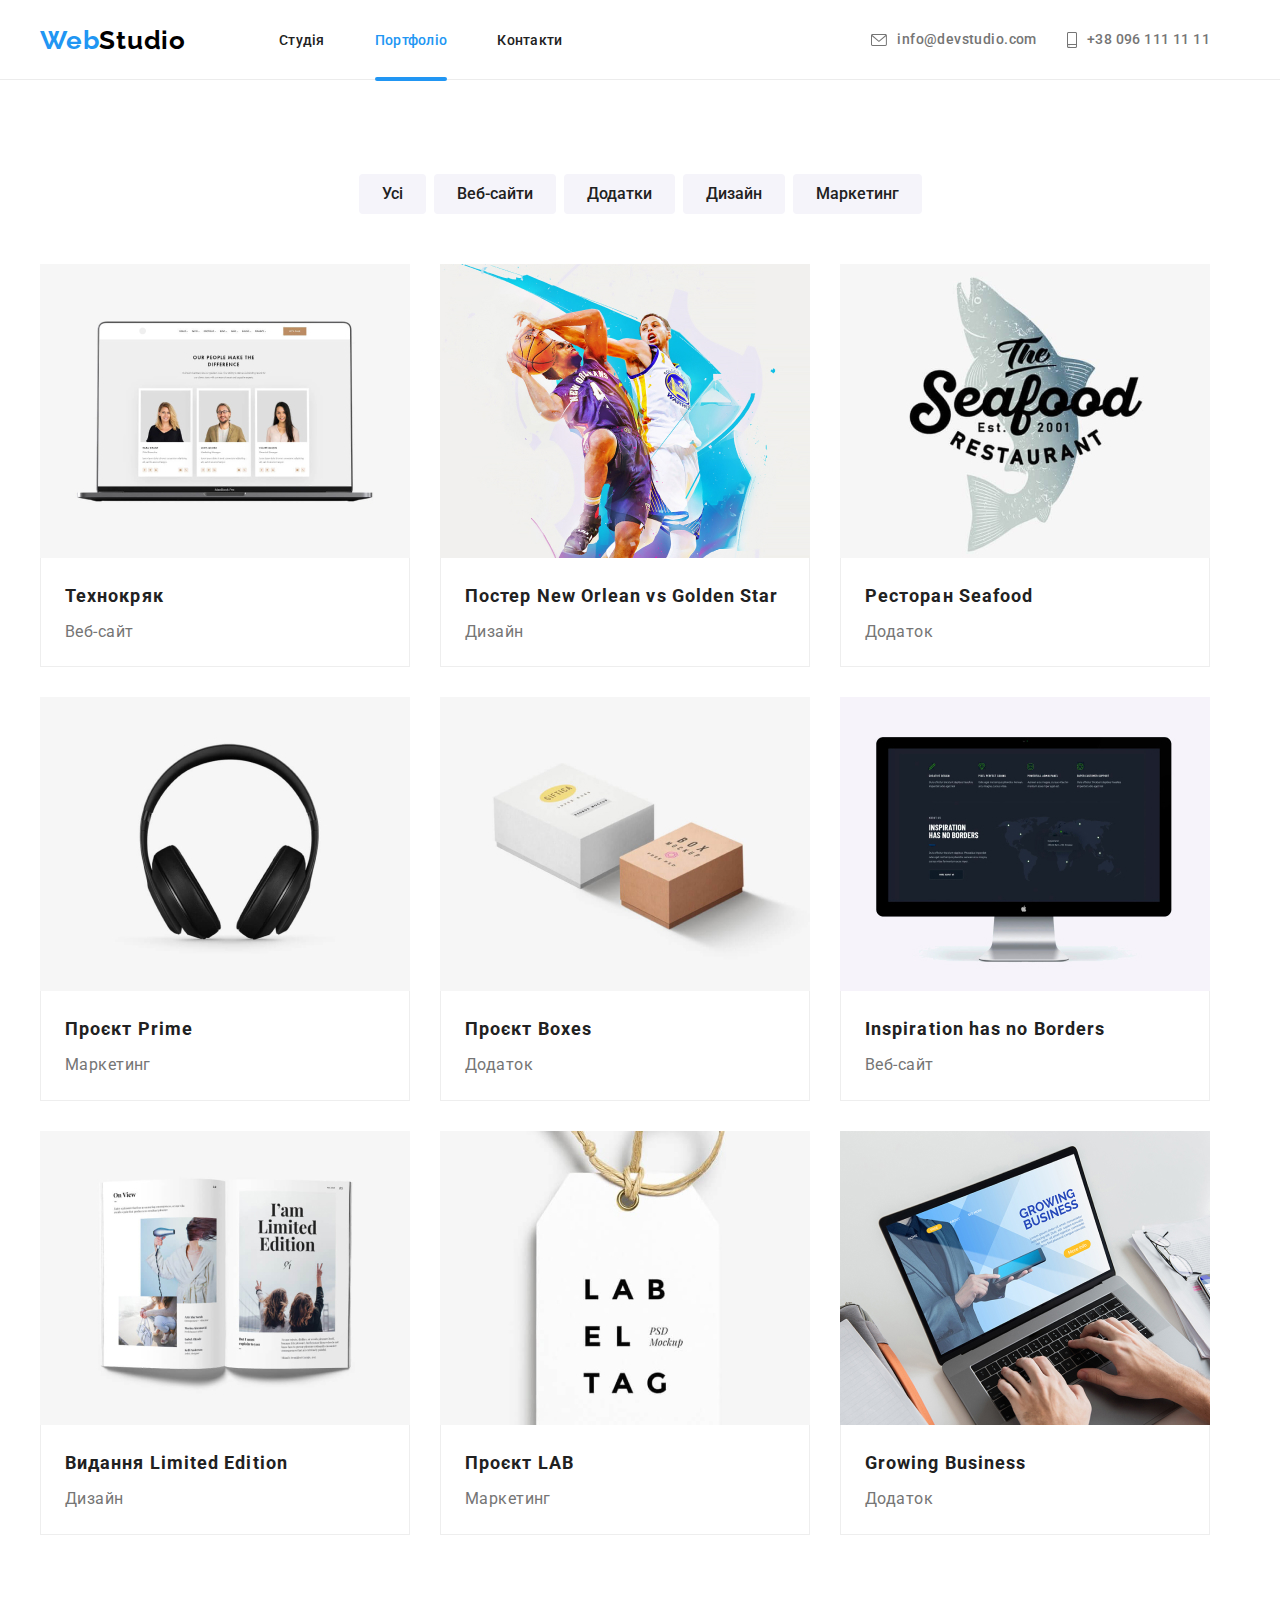
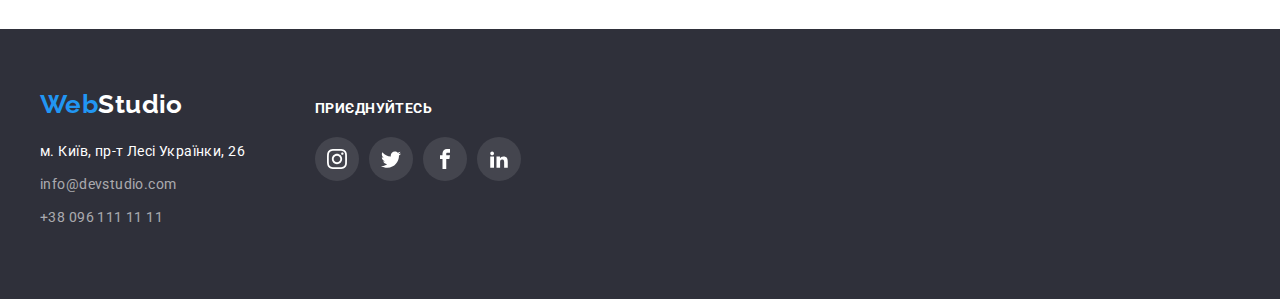
==== portfolio.html @ 07e0fd1a "start" ====
<!DOCTYPE html>
<html lang="en">
<head>
    <meta charset="UTF-8">
    <meta http-equiv="X-UA-Compatible" content="IE=edge">
    <meta name="viewport" content="width=device-width, initial-scale=1.0">
    <title>Document</title>
    <link
         href="https://fonts.googleapis.com/css2?family=Roboto:wght@400;500;700&display=swap"
         rel="stylesheet">
    <link href="https://fonts.googleapis.com/css2?family=Raleway:wght@700&display=swap" rel="stylesheet">
    <link rel="stylesheet" href="https://cdnjs.cloudflare.com/ajax/libs/modern-normalize/1.1.0/modern-normalize.min.css">
    <link rel="stylesheet" href="./css/styles.css">
</head>

<body class="body-page">
   <!-- Портфоліо -->
   <header class="header-page-portfolio">
         <div class="container-header">
            <a class="logo" href="./index.html"><span class="accent">Web</span>Studio  </a>
            <nav>   
                <ul class="header-nav-list">
                    <li class="item"> <a class="item-link"  href="./index.html" >Студія</a></li>
                    <li class="item"> <a  class="item-link current " href="" >Портфоліо</a></li>
                    <li class="item"> <a class="item-link" href="">Контакти</a></li>
                </ul>
            </nav>
            <ul class="header-nav-contact">
                <li class="header-item"> <a href="mailto:info@devstudio.com">
                    <svg class="header-icon" width="16px" height="12px"  > 
                        <use href="./images/symbol-defs.svg#icon-envelope" ></use>
                    </svg>
                     info@devstudio.com</a></li>
                <li class="header-item"> <a  href="tel:+380961111111">
                    <svg class="header-icon" width="10px" height="16px" > 
                        <use href="./images/symbol-defs.svg#icon-smartphone" ></use>
                    </svg> +38 096 111 11 11</a></li>
            </ul>
         </div>
   </header>


   <main class="main-page">

    <!-- Навігатор прикладів -->
    <section>
        <div class="container">
            <h1 class="hide">Приклади наших робіт</h1>
            <ul class="nav-examples">
                <li class="examples-item"><button class="button-secondary" type="button"> Усі</button></li>
                <li class="examples-item"><button class="button-secondary" type="button"> Веб-сайти</button></li>
                <li class="examples-item"><button class="button-secondary" type="button"> Додатки</button></li>
                <li class="examples-item"><button class="button-secondary" type="button"> Дизайн</button></li>
                <li class="examples-item"><button class="button-secondary" type="button"> Маркетинг</button></li>
            </ul>
       
    
        <!-- Фото прикладів -->
        
            <ul class="examples-of-work">
                <li class="examples-type">
                 <div class="img-wrap">
                    <img src="./images/portfolio1.jpg" alt="Фото ноутбука з користувачами" width="370" >
                    <div class="overlay">
                        <p class="sub-examples-type-text"> Ресурс пропонує комплексні пропозиції з різним рівнем функціоналу та сервісів. Все це дозволить відвідувачу отримати вичерпні відомості про компанію чи приватну особу.</p>
                    </div> 
                </div>
                <div class="examples-card">
                    <h2 class="title">Технокряк</h2>
                    <p class="text">Веб-сайт</p>
                 </div>
                
                     
                </li>
                <li class="examples-type">
                    <div class="img-wrap">
                        <img src="./images/portfolio2.jpg" alt="Фото баскетбольних гравців" width="370" >
                        <div class="overlay">
                            <p class="sub-examples-type-text"> Ресурс пропонує комплексні пропозиції з різним рівнем функціоналу та сервісів. Все це дозволить відвідувачу отримати вичерпні відомості про компанію чи приватну особу.</p>
                        </div> 
                    </div>
                    
                    <div class="examples-card">
                        <h2 class="title">Постер New Orlean vs Golden Star</h2>
                        <p class="text">Дизайн</p>
                    </div>
                    
                </li>
                <li class="examples-type">
                    <div class="img-wrap">
                        <img src="./images/portfolio3.jpg" alt="Логотип ресторану" width="370" >
                        <div class="overlay">
                            <p class="sub-examples-type-text"> Ресурс пропонує комплексні пропозиції з різним рівнем функціоналу та сервісів. Все це дозволить відвідувачу отримати вичерпні відомості про компанію чи приватну особу.</p>
                        </div> 
                    </div>
                    
                    <div class="examples-card">
                        <h2 class="title">Ресторан Seafood</h2>
                        <p class="text">Додаток</p>
                    </div>
                    
                </li>
                <li class="examples-type">
                    <div class="img-wrap">
                        <img src="./images/portfolio4.jpg" alt="Фото навушників" width="370" >
                        <div class="overlay">
                            <p class="sub-examples-type-text"> Ресурс пропонує комплексні пропозиції з різним рівнем функціоналу та сервісів. Все це дозволить відвідувачу отримати вичерпні відомості про компанію чи приватну особу.</p>
                        </div> 
                    </div>
                    
                    <div class="examples-card">
                        <h2 class="title">Проєкт Prime</h2>
                        <p class="text">Маркетинг</p>
                    </div>
                    
                </li>
                <li class="examples-type">
                    <div class="img-wrap">
                        <img src="./images/portfolio5.jpg" alt="Фото двох коробок" width="370" >
                        <div class="overlay">
                            <p class="sub-examples-type-text"> Ресурс пропонує комплексні пропозиції з різним рівнем функціоналу та сервісів. Все це дозволить відвідувачу отримати вичерпні відомості про компанію чи приватну особу.</p>
                        </div> 
                    </div>
                   
                    <div class="examples-card">
                        <h2 class="title">Проєкт Boxes</h2>
                        <p class="text">Додаток</p>
                    </div>
                    
                </li>
                <li class="examples-type">
                    <div class="img-wrap">
                        <img src="./images/portfolio6.jpg" alt="Фото монітору" width="370" >
                        <div class="overlay">
                            <p class="sub-examples-type-text"> Ресурс пропонує комплексні пропозиції з різним рівнем функціоналу та сервісів. Все це дозволить відвідувачу отримати вичерпні відомості про компанію чи приватну особу.</p>
                        </div> 
                    </div>
                    
                    <div class="examples-card">
                        <h2 class="title">Inspiration has no Borders</h2>
                        <p class="text">Веб-сайт</p>
                    </div>
                    
                </li>
                <li class="examples-type">
                    <div class="img-wrap">
                        <img src="./images/portfolio7.jpg" alt="Фото розгорнутої книги" width="370" >
                        <div class="overlay">
                            <p class="sub-examples-type-text"> Ресурс пропонує комплексні пропозиції з різним рівнем функціоналу та сервісів. Все це дозволить відвідувачу отримати вичерпні відомості про компанію чи приватну особу.</p>
                        </div> 
                    </div>
                   
                    <div class="examples-card">
                        <h2 class="title">Видання Limited Edition</h2>
                        <p class="text">Дизайн</p>
                    </div>
                    
                </li>
                <li class="examples-type">
                    <div class="img-wrap">
                        <img src="./images/portfolio8.jpg" alt="Фото бірки" width="370" >
                        <div class="overlay">
                            <p class="sub-examples-type-text"> Ресурс пропонує комплексні пропозиції з різним рівнем функціоналу та сервісів. Все це дозволить відвідувачу отримати вичерпні відомості про компанію чи приватну особу.</p>
                        </div> 
                    </div>
                    
                    <div class="examples-card">
                        <h2 class="title">Проєкт LAB</h2>
                        <p class="text">Маркетинг</p>
                    </div>
                    
                </li>
                <li class="examples-type">
                    <div class="img-wrap">
                        <img src="./images/portfolio9.jpg" alt="Фото працюючої за ноутбуком" width="370" >
                        <div class="overlay">
                            <p class="sub-examples-type-text"> Ресурс пропонує комплексні пропозиції з різним рівнем функціоналу та сервісів. Все це дозволить відвідувачу отримати вичерпні відомості про компанію чи приватну особу.</p>
                        </div> 
                    </div>
                    
                    <div class="examples-card">
                        <h2 class="title">Growing Business</h2>
                        <p class="text">Додаток</p>
                    </div>
                    
                </li>
            </ul>
        </div>
      
    </section>

   </main>

   <footer class="footer-page">
        <div class="container-footer">
            <div>
                <a class="footer-logo" href="./index.html"><span class="accent">Web</span>Studio</a>
                <address  class="footer-style">
                    <ul class="footer-list">
                        <li class="footer-item"><a class="footer-address" href="https://goo.gl/maps/uBSmtqLPdZ89o5kn9"
                            target="_blank"
                            rel="noopener noreferrer" >м. Київ, пр-т Лесі Українки, 26</a ></li>
                        <li class="footer-item"><a class="footer-contact" href="mailto:info@devstudio.com">info@devstudio.com</a></li>
                        <li class="footer-item"><a class="footer-contact" href="tel:+380961111111">+38 096 111 11 11</a></li>
                    </ul>
                </address>
            </div>
            <div class="footer-sec-blok">
                <h3 class="footer-sec-blok-title">Приєднуйтесь</h3>
                <ul class="footer-sec-blok-list">
                    <li class="sec-bloc-item"> <a class="footer-bloc-link" href=""> 
                        <svg class="icon" > 
                            <use href="./images/symbol-defs.svg#icon-instagram" ></use>
                        </svg></a></li>
                    <li class="sec-bloc-item"> <a  class="footer-bloc-link"href=""> 
                        <svg  class="icon" > 
                            <use href="./images/symbol-defs.svg#icon-twitter"></use>
                        </svg></a></li>
                    <li class="sec-bloc-item"> <a  class="footer-bloc-link"href=""> 
                        <svg  class="icon"> 
                            <use href="./images/symbol-defs.svg#icon-facebook"></use>
                        </svg></a></li>
                    <li class="sec-bloc-item"> <a  class="footer-bloc-link" href=""> 
                        <svg class="icon"> 
                            <use href="./images/symbol-defs.svg#icon-linkedin2"></use>
                        </svg></a></li>
                </ul>
            </div>
        </div>    
    </footer>
</body>
</html>
---- css/styles.css ----
ul,
ol {
    padding: 0;
}

body,
h1,
h2,
h3,
h4,
h5,
h6,
p,
ul,
ol,
li,
figure,
figcaption,
blockquote,
dl,
dd {
    margin: 0;
}

 :root{
    --primery-text-color:#757575;
    --title-text-color:#212121;
    --accent-color: #2196F3;
 }
 
 body{
    background-color: #FFFFFF;
    color: var(--primery-text-color);
    font-family: Roboto, sans-serif;
    font-size: 14px;
    letter-spacing: 0.03em;
 }

 ul{
    list-style: none;
    margin: 0;
 }

 img {
    display: block
   }

/* header */
.header-page,
.header-page-portfolio{
    height: 80px;
    margin-left: 0;
    margin-right: 0;
    

    background-color: #FFFFFF;
    color:var(--title-text-color);
    border-bottom:1px solid #ECECEC;
}


.container-header{
    display: flex;
    align-items: center;
    margin-left: auto;
    margin-right: auto;
    width: 1200px;
}


.header-page-portfolio,
.main-page{
    margin-bottom: 94px;
}

.logo{
    padding-top: 24px;
    padding-bottom: 24px;

    color: #000000;
    font-family: Raleway, sans-serif;
    font-weight: 700;
    font-size: 26px;
    line-height: 1.2;
    letter-spacing: 0.03em;
    text-decoration: none;
}

 .accent{
    color: var(--accent-color)
}

.header-nav-list{
    display: flex;
    margin-left: 93px;
    padding-left: 0;

   
}


.header-nav-list .item +.item{
    margin-left: 50px;
}

.header-nav-list a{
    padding-top: 32px;
    padding-bottom: 32px;
    color: #212121;
    letter-spacing: 0.02em;
    font-weight: 500;
    font-size: 14px;
    line-height: 1.14;
    text-decoration: none;

    transition: color  250ms cubic-bezier(0.4, 0, 0.2, 1);
}



.header-nav-list,
.header-nav-contact,
.about-us,
.list,
.command-page-list,
.nav-examples,
.examples-of-work{
    margin-top: 0;
    margin-bottom: 0;
}


.item{
    position: relative;
    padding-bottom: 32px;
    padding-top: 32px;
}





 .item-link::after{
    display: block;
    content: '';
    background-size: contain;
    width: 100%;
    height: 4px;
    margin: 0;
   
    background: var(--accent-color) ;
    opacity: 0;
    border-radius: 2px;

    position: absolute;
    bottom: 0;
   
}


.item .current,
.item .current::after
 {
    color: var(--accent-color);
    opacity: 1;
   
}


.examples-type{
    position: relative;
    width: calc ((100%-60px) / 3);
    margin-right: 30px;
    margin-bottom: 30px;
    overflow: hidden;

}

.header-nav-list a:hover,
.header-nav-list a:focus {
    color: #2196F3;
   
}

.header-item:hover .header-icon,
.header-item:focus .header-icon{
   fill: var(--accent-color);
   
}

.header-item{
    margin-right: 30px;
}




/* .current.item::after{
    color: var(--accent-color); 
} */

.header-icon{
    margin-right: 10px;
    fill: currentColor;
    transition: fill  250ms cubic-bezier(0.4, 0, 0.2, 1);
 }

.header-nav-contact a{
    display: flex;
    align-items: center;
    padding-top: 32px;
    padding-bottom: 32px;
    color: var(--primery-text-color);
    font-weight: 500;
    font-size: 14px;
    line-height: 1.14;
    text-decoration: none;

    transition: color  250ms cubic-bezier(0.4, 0, 0.2, 1);
}

.header-nav-contact{
    display: flex;
    align-items: center;
    margin-left: auto;
    
}

.header-nav-contact .item +.item{
    margin-left: 50px;
}

.header-nav-contact a:hover,
.header-nav-contact a:focus{
    color: var(--accent-color);
    
}

/* -------------------------------main--------------------------------- */

.section-names{
    margin-top: 0;
    margin-bottom: 50px;
    color:var(--title-text-color);
    font-weight: 700;
    font-size: 36px;
    line-height: 1.16;  
    text-align: center;
}


/* ------------------герой--------------------- */
.container-hero{
    margin-left: auto;
    margin-right: auto;
    width: 1200px;
    text-align: center;
}

.hero-page{
    height: 600px; 
    max-width: 1600px; 
    margin-left: auto;
    margin-right: auto;
    background-color: #2F303A;
    background-image: linear-gradient( to right,
        rgba(47, 48, 58, 0.4),
        rgba(47, 48, 58, 0.4)),
        url(../images/backgroundfoto.jpg);
    background-repeat: no-repeat;
    background-position: center;
    background-size:cover;
   
    
}

.content-hero{
    padding-top: 200px;
    padding-bottom: 200px;
}

.button-primary{
    display: inline-block;
    
    border-radius: 4px;
    border:  1px solid transparent;
    padding: 10px 32px;
    cursor: pointer;

    background-color: var(--accent-color);
    color: #FFFFFF;
    font-family: inherit;
   
    box-shadow: 0px 4px 4px rgba(0, 0, 0, 0.15);

    transition: text-shadow  250ms cubic-bezier(0.4, 0, 0.2, 1);
 }

.button-primary .text{
    font-weight: 700;
    font-size: 16px;
    line-height: 2.0;
    align-items: center;
    letter-spacing: 0.06em;
}

.button-primary:hover,
.button-primary:focus{
    text-shadow: 0px 4px 4px rgba(0, 0, 0, 0.25);
    
}



.hero-page .title{
    margin-top: 0;
    margin-bottom: 30px;

    color:  #FFFFFF;
    font-weight: 900;
    font-size: 44px;
    line-height: 1.4;
    text-align: center;
    letter-spacing: 0.06em;
    text-transform: uppercase;
    max-width: 696px;
    margin-left: auto;
    margin-right: auto;
  
}


/*---------------------- about us --------------------------*/
.section{
    padding-top: 94px;
    
}

.do{
    padding-bottom: 94px;
}

.about-us{
   display:flex;
   /* outline: 2px solid tomato; */
   padding-left: 0;
}

.positions,
.footer-sec-blok-title{
    margin-top: 0;
    margin-bottom: 10px;

    color: var(--title-text-color);
    font-weight: 700;
    font-size: 14px;
    line-height: 1.14;
}

.about-us .text{
    margin-top: 0;
    margin-bottom: 0;
    max-width: 270px;

    font-size: 14px;
    line-height: 1.71;
}

.about-us .about+ .about{
    margin-left: 30px;
}


.about::before{
    display: block;
    content:'';
    background-size:contain;
    height: 120px;
    max-width: 270px;
    margin-bottom: 30px;
    background: #F5F4FA;
   
    border-radius: 4px;
}


.icon-antenna::before{
    background-image: url(../images/antenna.svg);
    background-position: center;
    background-repeat: no-repeat;
}

.icon-clock::before{
    background-image: url(../images/clock.svg);
    background-position: center;
    background-repeat: no-repeat;
}

.icon-diagram::before{
    background-image: url(../images/diagram.svg);
    background-position: center;
    background-repeat: no-repeat;
}

.icon-astronaut::before{
    background-image: url(../images/astronaut.svg);
    background-position: center;
    background-repeat: no-repeat;
}


/* --------------------------Чим ми займаємось --------------------------*/
.list{
    display: flex;
    padding-left: 0;
}

.list .point+ .point{
    margin-left: 30px;
}

.point-cord{
    
    position: relative;
}

.point-wrap {
    position:absolute;
    bottom: 0;
    width: 370px;
    height: 70px;
    background-image: linear-gradient( to right,
    rgba(47, 48, 58, 0.8),
    rgba(47, 48, 58, 0.8) );

}
.point-text {
    position: absolute;
    top: 50%;
    left: 50%;
    transform: translate(-50%, -50%);
    color: #ffffff;
    font-weight: 700;
    font-size: 14px;
    line-height: 1.14;
    letter-spacing: 0.03em;
    text-transform: uppercase;
 }


/* ----------------------------Наша команда -------------*/
.container{
    margin-left: auto;
    margin-right: auto;
    width: 1200px;
    /* outline: 2px solid tomato; */
 }


.container-command,
.container-clients{
    /* outline: 2px solid tomato; */
    margin-left: auto;
    margin-right: auto;
    width: 1200px;
    padding-top: 94px;
    padding-bottom: 94px;
}

.command-page{
    padding-top: 0;
    background-color: #F5F4FA; 
 }

.command-info{
    
    padding-top: 30px;
    padding-bottom: 30px;
    box-shadow: 0px 1px 3px rgba(0, 0, 0, 0.12), 0px 1px 1px rgba(0, 0, 0, 0.14), 0px 2px 1px rgba(0, 0, 0, 0.2);
}

.command-page .text{
    margin: 0;
    margin-bottom: 16px;
    font-size: 16px;
    line-height: 1.2;
    text-align: center;
}

.command-page-list,
.clients-list{
    display: flex;
    padding-left: 0;
}

.command-page-list .name-list+ .name-list{
    margin-left: 30px;
}

.name-list{
    background-color: #FFFFFF;
    box-shadow: 0px 1px 3px rgba(0, 0, 0, 0.12), 0px 1px 1px rgba(0, 0, 0, 0.14), 0px 2px 1px rgba(0, 0, 0, 0.2);
    border-radius: 0px 0px 4px 4px;
}

.person-name{
    margin-top: 0;
    margin-bottom: 10px;

    text-align: center;
    color: var(--title-text-color);
    font-weight: 500;
    font-size: 16px;
    line-height: 1.2;
}

/* ---------------------------постійні клієнти----------------- */


.client-namber{
    display: flex;
    justify-content: center;
    align-items: center;
    width: 170px;
    height: 92px;
    border: 1px solid #AFB1B8;
    border-radius: 4px;
    cursor: pointer;

    transition: border 250ms cubic-bezier(0.4, 0, 0.2, 1);
 }

 .clients-list-icon{
    fill: #AFB1B8;

    transition: fill 250ms cubic-bezier(0.4, 0, 0.2, 1);
 }

 .clients-list .client-item+ .client-item{
    margin-left: 30px;
 }

.client-namber:hover ,
.client-namber:focus {
    border: 1px solid var(--accent-color);
    
    
}
    
.client-namber:hover .clients-list-icon,
.client-namber:focus .clients-list-icon{
    fill: var(--accent-color);
    
} 
   

.clients-link {
   text-decoration: none;
}



/* ----------------------------footer----------------------------- */

.container-footer{
    display: flex;
   
    padding-top: 60px;
    padding-bottom: 60px;
    margin-left: auto;
    margin-right: auto;
    width: 1200px;
    /* outline: 2px solid tomato; */
}

.footer-logo{
    display: block;
    margin-bottom: 20px;

    color: #FFFFFF;
    font-family: Raleway, sans-serif;
    font-weight: 700;
    font-size: 26px;
    line-height: 1.2;
    text-decoration: none;
}

.footer-item{
    display: block;
    margin-bottom: 9px;
    line-height: 1.71;
}

.footer-style{
    font-style: normal;
}

.footer-address,
.footer-contact{
    text-decoration: none;
}

.footer-page{
    
    background-color: #2F303A; 
    font-size: 14px;
    line-height: 1.2;
    letter-spacing: 0.03em;
}

 .footer-address{
    color: #FFFFFF;
}

.footer-contact{
    color:  rgba(255, 255, 255, 0.6);

    transition: color 250ms cubic-bezier(0.4, 0, 0.2, 1);
    
}

.footer-contact:hover,
.footer-contact:focus{
    color: var(--accent-color);
    
}

.footer-list,
.footer-sec-blok-list{
    margin-top: 0;
    margin-bottom: 0;
    padding-left: 0;
}


.footer-sec-blok {
    margin-top: 12px;
    margin-left: 70px;
    
}

.footer-sec-blok-title {
    color:  #FFFFFF;
    margin-bottom: 20px;
    text-transform: uppercase;
}

.footer-sec-blok-list,
.command-blok-list {
    display: flex;
    height: 44px;
    gap: 10px;
}

.command-blok-list .icon{
    fill: #AFB1B8;
}


.com-sec-bloc-link{
    display: flex;
    justify-content: center;
    align-items: center;
    border-radius: 50%;
    background-color: #ffffff;
    width: 44px;
    height: 44px;
    /* background-repeat: no-repeat; */
   
   
    padding: 0;
    cursor: pointer;

    transition: background-color 250ms cubic-bezier(0.4, 0, 0.2, 1),
    fill 250ms cubic-bezier(0.4, 0, 0.2, 1);
}

.command-blok-item> .com-sec-bloc-link{
    background-color: #ffffff;
    
} 

.sec-bloc-link{
    justify-content: center;
    align-items: center;
    border-radius: 50%;
}

.com-sec-bloc-link:hover,
.com-sec-bloc-link:focus {
    background-color: var(--accent-color);
   

}

.com-sec-bloc-link:hover .icon,
.com-sec-bloc-link:focus .icon {
    fill: #ffffff;
    
}

.command-blok-list{
    display: flex;
    justify-content: center;
    /* fill: AFB1B8; */
}



.footer-bloc-link{
    display: flex;
    justify-content: center;
    align-items: center;
    border-radius: 50%;
    background-color: rgba(255, 255, 255, 0.1);
    width: 44px;
    height: 44px;
    background-repeat: no-repeat;
   
   
    padding: 0;
    cursor: pointer;

    transition: background-color 250ms cubic-bezier(0.4, 0, 0.2, 1);
}

.footer-bloc-link:hover,
.footer-bloc-link:focus{
    background-color: var(--accent-color);
    
}


.icon{
    fill: #ffffff;
    width: 20px;
    height: 20px;
    transition: fill 250ms cubic-bezier(0.4, 0, 0.2, 1);
 }

/*-------------------------- стилі Портфоліо -----------------*/
.body-page{
    font-family: Roboto, sans-serif;
    letter-spacing: 0.03em;
}
 
.main-page{
    background-color: #FFFFFF;
    color: var(--primery-text-color);
}


/* Навігатор прикладів */
.hide{
    display: none;
}

.button-secondary{
    border-radius: 4px;
    border: 1px solid transparent;
    padding: 6px 22px;

    background-color: #F5F4FA;
    font-family: inherit;
    cursor: pointer;
    color:var(--title-text-color);
    font-weight: 500;
    font-size: 16px;
    line-height: 1.6;

    transition: background-color 250ms cubic-bezier(0.4, 0, 0.2, 1), 
    color 250ms cubic-bezier(0.4, 0, 0.2, 1), box-shadow 250ms cubic-bezier(0.4, 0, 0.2, 1);
 }

.nav-examples{
    display: flex;
    justify-content: center;
    
    margin-bottom: 50px;
    padding-left: 0;

    color: var(--title-text-color);
}

.nav-examples .examples-item + .examples-item{
    margin-left: 8px;

}

.nav-examples .button-secondary:hover,
.nav-examples .button-secondary:focus{
    background-color: var(--accent-color);
    color: #FFFFFF;
    box-shadow: 0px 4px 4px rgba(0, 0, 0, 0.25);
    
}


/* Приклади робіт */
.examples-of-work {
    display: flex;
    flex-wrap: wrap;
    padding-left: 0;
    
}

.examples-type{
    position: relative;
    width: calc ((100%-60px) / 3);
    margin-right: 30px;
    margin-bottom: 30px;
    transition:  box-shadow 250ms cubic-bezier(0.4, 0, 0.2, 1)

}

.img-wrap{
   overflow: hidden;
   position: relative;
}

.overlay {
  position: absolute;
  top: 0;
  
  width: 370px;
  height: 294px;
  background-color: rgba(33, 150, 243, 0.9);
  transform: translatey(100%);
  transition: transform 250ms cubic-bezier(0.4, 0, 0.2, 1); 
}

.examples-type:hover .overlay{
    transform: translatey(0);
}

.examples-type:hover,
.examples-type:focus{
    box-shadow: 0px 4px 4px rgba(0, 0, 0, 0.25);
  
}

.sub-examples-type-text {
    
    padding: 63px 24px;
    margin: 0;
    
    font-size: 18px;
    line-height: 1.56;
    letter-spacing: 0.03em;
    color: #FFFFFF;
}



.examples-type:nth-child(3n){
    margin-right: 0;
}

.examples-type:nth-last-child(-n+3){
    margin-bottom: 0;
}

.examples-card{
    padding: 20px 24px;
    border: 1px solid #EEEEEE;
    border-top: none;
    
}

.examples-of-work .title{
    margin-top: 0;
    margin-bottom: 4px;

    color: var(--title-text-color);
    letter-spacing: 0.06em;
    font-weight: 700;
    font-size: 18px;
    line-height: 2.0;
}

.examples-of-work .text{
    font-size: 16px;
    line-height: 1.8;
    margin-top: 0;
   
}

.backdrop {
    position: fixed;
   
    top: 0;
    left: 0;
    width: 100%;
    height: 100%;
    background-color:rgba(0, 0, 0, 0.2);

    opacity: 1;
    transition: opacity 250ms cubic-bezier(0.4, 0, 0.2, 1) scale(1);

}  


.backdrop.is-hidden{
    opacity: 0;
    pointer-events: none;
    transform: scale(0);
}

.backdrop.is-hidden .modal{
    transform: translate(-50%, -50%) scale(1);
}

.modal {
    position: absolute;
    top: 50%;
    left: 50%;
    transform: translate(-50%, -50%) scale(0.7);

    width: 528px;
    height: 581px;

    background-color: #fff;
  
    transition: transform 250ms cubic-bezier(0.4, 0, 0.2, 1);
}


.but-close{
    display: flex;
    justify-content: center;
    align-items: center;
    width: 30px;
    height: 30px;
    border:1px solid rgba(0, 0, 0, 0.1);
    background-color: #fff;
    border-radius: 50%;
    cursor: pointer;

    position: absolute;
    right: 0;
    margin-top: 8px;
    margin-right: 8px;
}



.modal-text{
 margin: 0;   
 margin-bottom: 12px;
 padding: 0;
 font-family: 'Roboto';
 font-style: normal;
 font-weight: 700;
 font-size: 20px;
 line-height: 23px;
  text-align: center;
 letter-spacing: 0.03em;

    color: #212121;

}

.modal-form{
    display: flex;
    align-items: center;
    flex-direction: column;
    
    padding: 40px;
}

.date{
    width: 448px;
    margin-bottom: 20px;
}

.form-item{
   
    border-radius: 4px;
    margin-bottom: 10px;
    display: flex;
    flex-direction: column;
   
}
 
.form-item input{
    margin: 0;
    padding: 11px 12px;
    border: 1px solid rgba(33, 33, 33, 0.2);
    border-radius: 4px;
    
}

.modal-agree{
    margin-right: 8px;
}

.form-item label{
    margin-bottom: 4px;

}

.commet{
    padding: 12px 16px;
    width: 100%;
    resize: none;
    border: 1px solid rgba(33, 33, 33, 0.2);
    border-radius: 4px;
}


.action{
    display: flex;
    align-items: center;
    margin-right: 7px;
    margin-bottom: 30px;
}

.placeholder{
    font-weight: 400;
    font-size: 12px;
    line-height: 14px;
    letter-spacing: 0.01em;

    color: rgba(117, 117, 117, 0.5);

}

.modal-bt{
width: 200px;
height: 50px;
background: #188CE8;

border-radius: 4px;
font-weight: 700;
font-size: 16px;
line-height: 30px;
letter-spacing: 0.06em;
color: #fff;
box-shadow: 0px 4px 4px rgba(0, 0, 0, 0.15);
border-style: none;
}
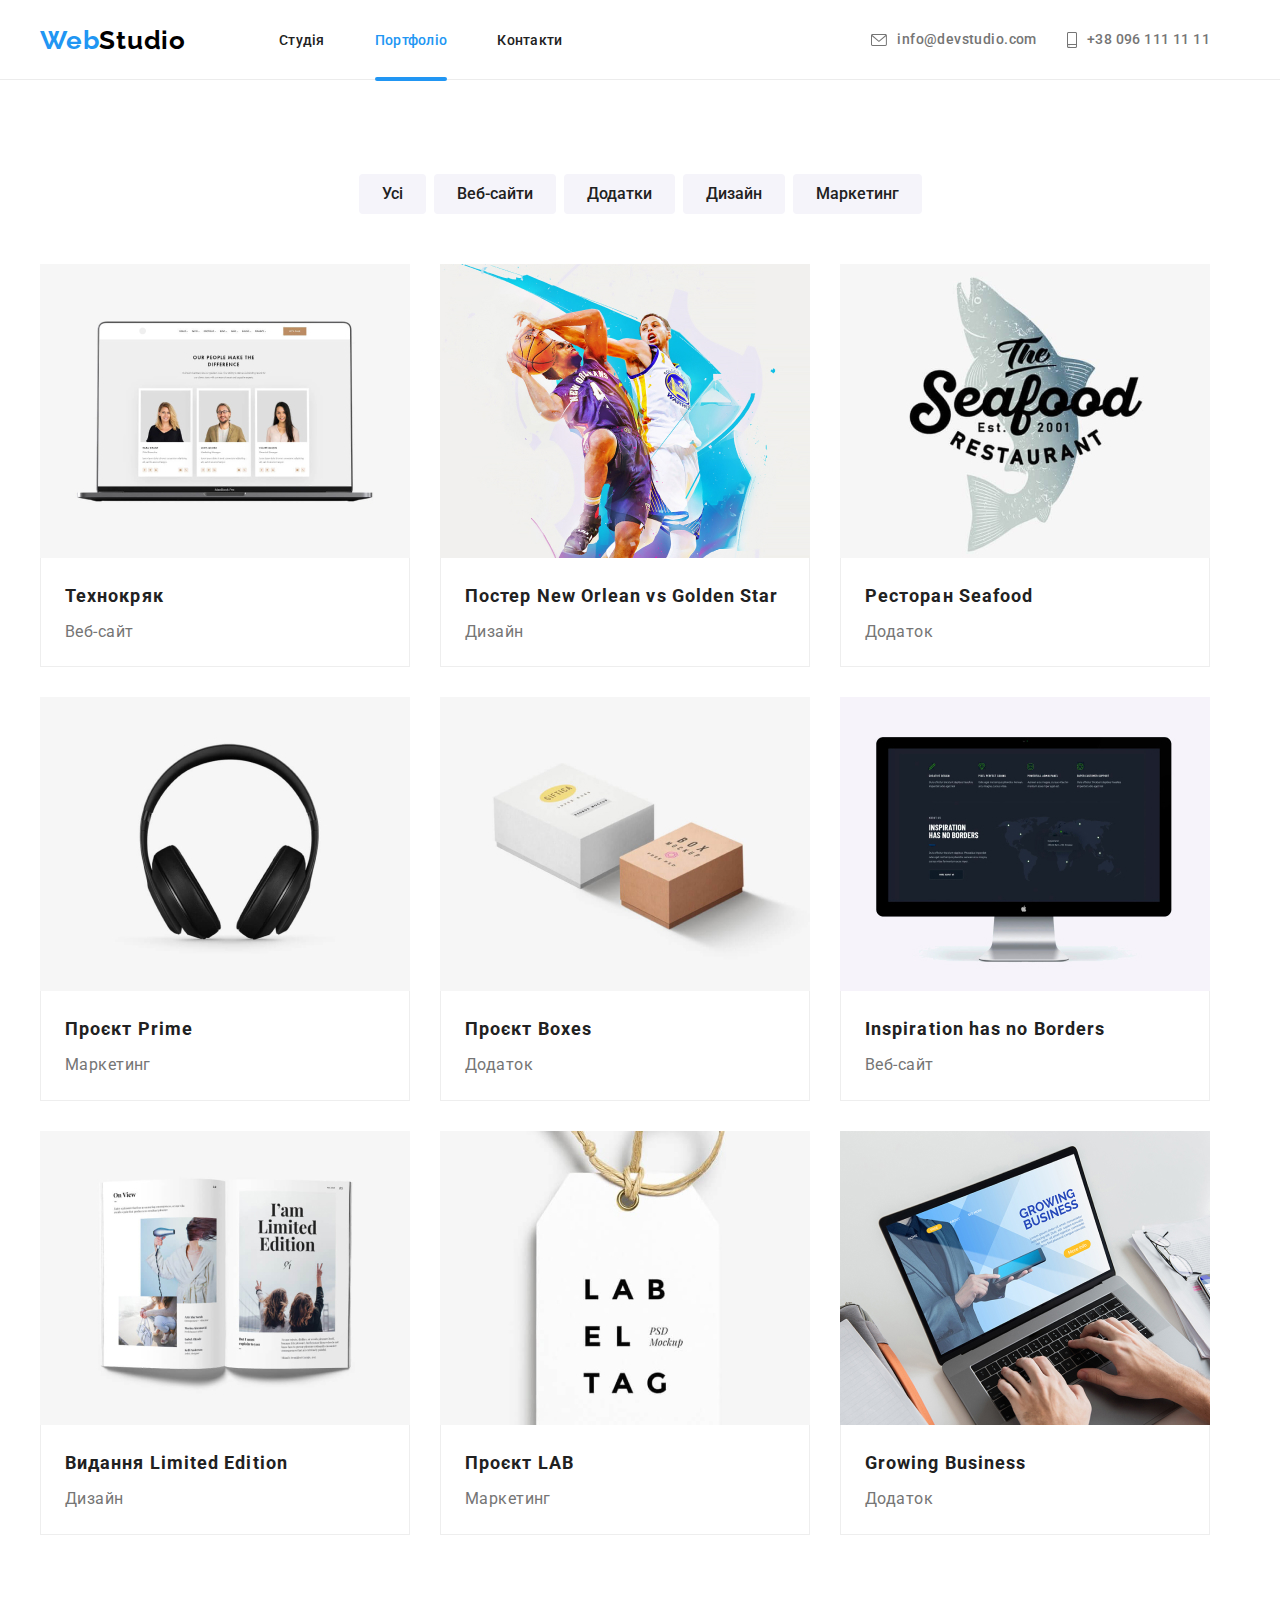
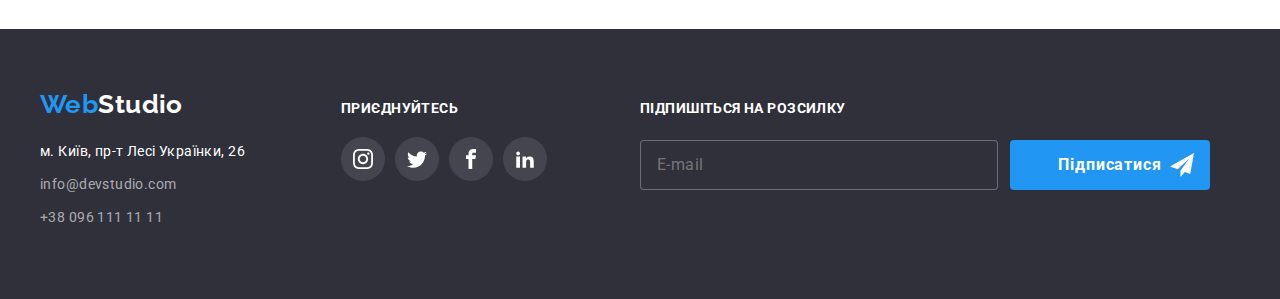
==== commit 30a2905c: "befor-sec-video" ====
--- a/portfolio.html
+++ b/portfolio.html
@@ -193,7 +193,7 @@
 
    <footer class="footer-page">
         <div class="container-footer">
-            <div>
+            <div class="first-footer-blok">
                 <a class="footer-logo" href="./index.html"><span class="accent">Web</span>Studio</a>
                 <address  class="footer-style">
                     <ul class="footer-list">
@@ -226,6 +226,17 @@
                         </svg></a></li>
                 </ul>
             </div>
+            <form class="sec-modal-form" action="">
+                <h3 class="sec-modal-lable" > Підпишіться на розсилку</h3>
+                <div class="activ">
+                    <input type="sec-modal-text" name="name" placeholder="E-mail" id="" />
+                    <button class="modal-bt"  type="submit"> Підписатися </button>
+                    <svg  class="footer-form-icon"  width="24" height="24"> 
+                        <use href="./images/symbol-defs.svg#icon-icon-send-1"></use>
+                    </svg>
+                </div>
+            </form>
+
         </div>    
     </footer>
 </body>
--- a/css/styles.css
+++ b/css/styles.css
@@ -573,6 +573,10 @@
     /* outline: 2px solid tomato; */
 }
 
+.first-footer-blok{
+    width: 231px;
+}
+
 .footer-logo{
     display: block;
     margin-bottom: 20px;
@@ -636,6 +640,7 @@
 .footer-sec-blok {
     margin-top: 12px;
     margin-left: 70px;
+    margin-right: 93px;
     
 }
 
@@ -920,10 +925,15 @@
     height: 581px;
 
     background-color: #fff;
+    border-radius: 4px;
   
     transition: transform 250ms cubic-bezier(0.4, 0, 0.2, 1);
 }
 
+.but-close:hover .close,
+.but-close:focus .close{
+    fill: var(--accent-color);
+}
 
 .but-close{
     display: flex;
@@ -941,6 +951,7 @@
     margin-top: 8px;
     margin-right: 8px;
 }
+
 
 
 
@@ -968,9 +979,55 @@
     padding: 40px;
 }
 
+.sec-modal-form{
+    padding-top: 8px;
+    width: 570px;
+    height: 86px;
+    
+}
+.sec-modal-lable{
+    margin: 0;
+    margin-bottom: 20px;
+}
+
+
+.activ input{
+    padding: 0;
+    font-weight: 700;
+    font-size: 14px;
+    line-height: 1.67;
+    letter-spacing: 0.03em;
+    text-transform: uppercase;
+    color:#fff;
+    width: 358px;
+    margin-right: 12px;
+}
+
+.sec-modal-lable{
+    font-weight: 700;
+    font-size: 14px;
+    line-height: 1.67;
+    letter-spacing: 0.03em;
+    text-transform: uppercase;
+    color: #fff;
+}
+
+.activ{
+    display: flex;
+    position: relative;
+
+    transition:  border 250ms cubic-bezier(0.4, 0, 0.2, 1);
+}
+
+.activ :hover,
+.activ :focus{
+    border: 1px solid #2196F3;
+}
+
 .date{
     width: 448px;
     margin-bottom: 20px;
+   
 }
 
 .form-item{
@@ -979,19 +1036,94 @@
     margin-bottom: 10px;
     display: flex;
     flex-direction: column;
-   
-}
+    position: relative;
+   
+    
+}  
+
+/* .form-item:hover,
+.form-item:focus{
+    : var(--accent-color);   
+} */
+
+
+
+.connection-field {
+    padding-right: 42px;
+}
+
+ .form-icon{
+   position: absolute;
+   bottom: 11px;
+   left: 12px;
+   transition: fill 250ms cubic-bezier(0.4, 0, 0.2, 1);
+ }
+
+ .footer-form-icon{
+    position: absolute;
+    fill: #fff;
+    top: 13px;
+    left: 530px;
+    
+ }
+
  
 .form-item input{
     margin: 0;
     padding: 11px 12px;
     border: 1px solid rgba(33, 33, 33, 0.2);
     border-radius: 4px;
-    
+    padding-left: 42px;
+    cursor: pointer;
+    transition:  border 250ms cubic-bezier(0.4, 0, 0.2, 1);
+    outline: none;
+
+}
+
+.form-item input:hover,
+.form-item input:focus{
+    border: 1px solid #2196F3;
+    fill: var(--accent-color);
+}
+
+
+.form-item:hover  .form-icon,
+.form-item:focus  .form-icon{
+    fill: var(--accent-color);
+   
+}
+
+
+.activ input{
+    border: 1px solid rgba(255, 255, 255, 0.3);;
+    border-radius: 4px;
+    outline: none;
+    font-weight: 400;
+    font-size: 16px;
+    line-height: 1.25;
+
+    letter-spacing: 0.03em;
+    text-transform: none;
+
+    color: rgba(255, 255, 255, 0.6);
+    padding-left: 16px;
+    background-color: #2F303A;
+    
+   
+}
+
+textarea,
+.activ input{
+    cursor: pointer;
+   
 }
 
 .modal-agree{
     margin-right: 8px;
+}
+
+.modal-link{
+    color: var(--accent-color);
 }
 
 .form-item label{
@@ -1005,8 +1137,20 @@
     resize: none;
     border: 1px solid rgba(33, 33, 33, 0.2);
     border-radius: 4px;
-}
-
+    outline: none;
+    transition:  border 250ms cubic-bezier(0.4, 0, 0.2, 1);
+}
+
+.modal-comment label{
+    display: block;
+    margin-bottom: 4px; 
+
+}
+
+.commet:hover,
+.commet:focus{
+    border: 1px solid #2196F3;
+}
 
 .action{
     display: flex;
@@ -1015,27 +1159,49 @@
     margin-bottom: 30px;
 }
 
+
+
 .placeholder{
     font-weight: 400;
     font-size: 12px;
-    line-height: 14px;
+    line-height: 1.16;
     letter-spacing: 0.01em;
 
     color: rgba(117, 117, 117, 0.5);
 
 }
+
+/* .sec-modal-text .placeholder{
+    
+    font-weight: 400;
+    font-size: 16px;
+    line-height: 1.25;
+
+    letter-spacing: 0.03em;
+
+    color: rgba(255, 255, 255, 0.6);
+} */
 
 .modal-bt{
 width: 200px;
 height: 50px;
-background: #188CE8;
+background: #2196F3;
 
 border-radius: 4px;
 font-weight: 700;
 font-size: 16px;
-line-height: 30px;
+line-height: 1.87;
 letter-spacing: 0.06em;
 color: #fff;
-box-shadow: 0px 4px 4px rgba(0, 0, 0, 0.15);
 border-style: none;
+cursor: pointer;
+transition: background-color, box-shadow   250ms cubic-bezier(0.4, 0, 0.2, 1);
+}
+
+.modal-bt:hover,
+.modal-bt:focus
+{
+    background-color: #188CE8;
+    box-shadow: 0px 4px 4px rgba(0, 0, 0, 0.15);
+   
 }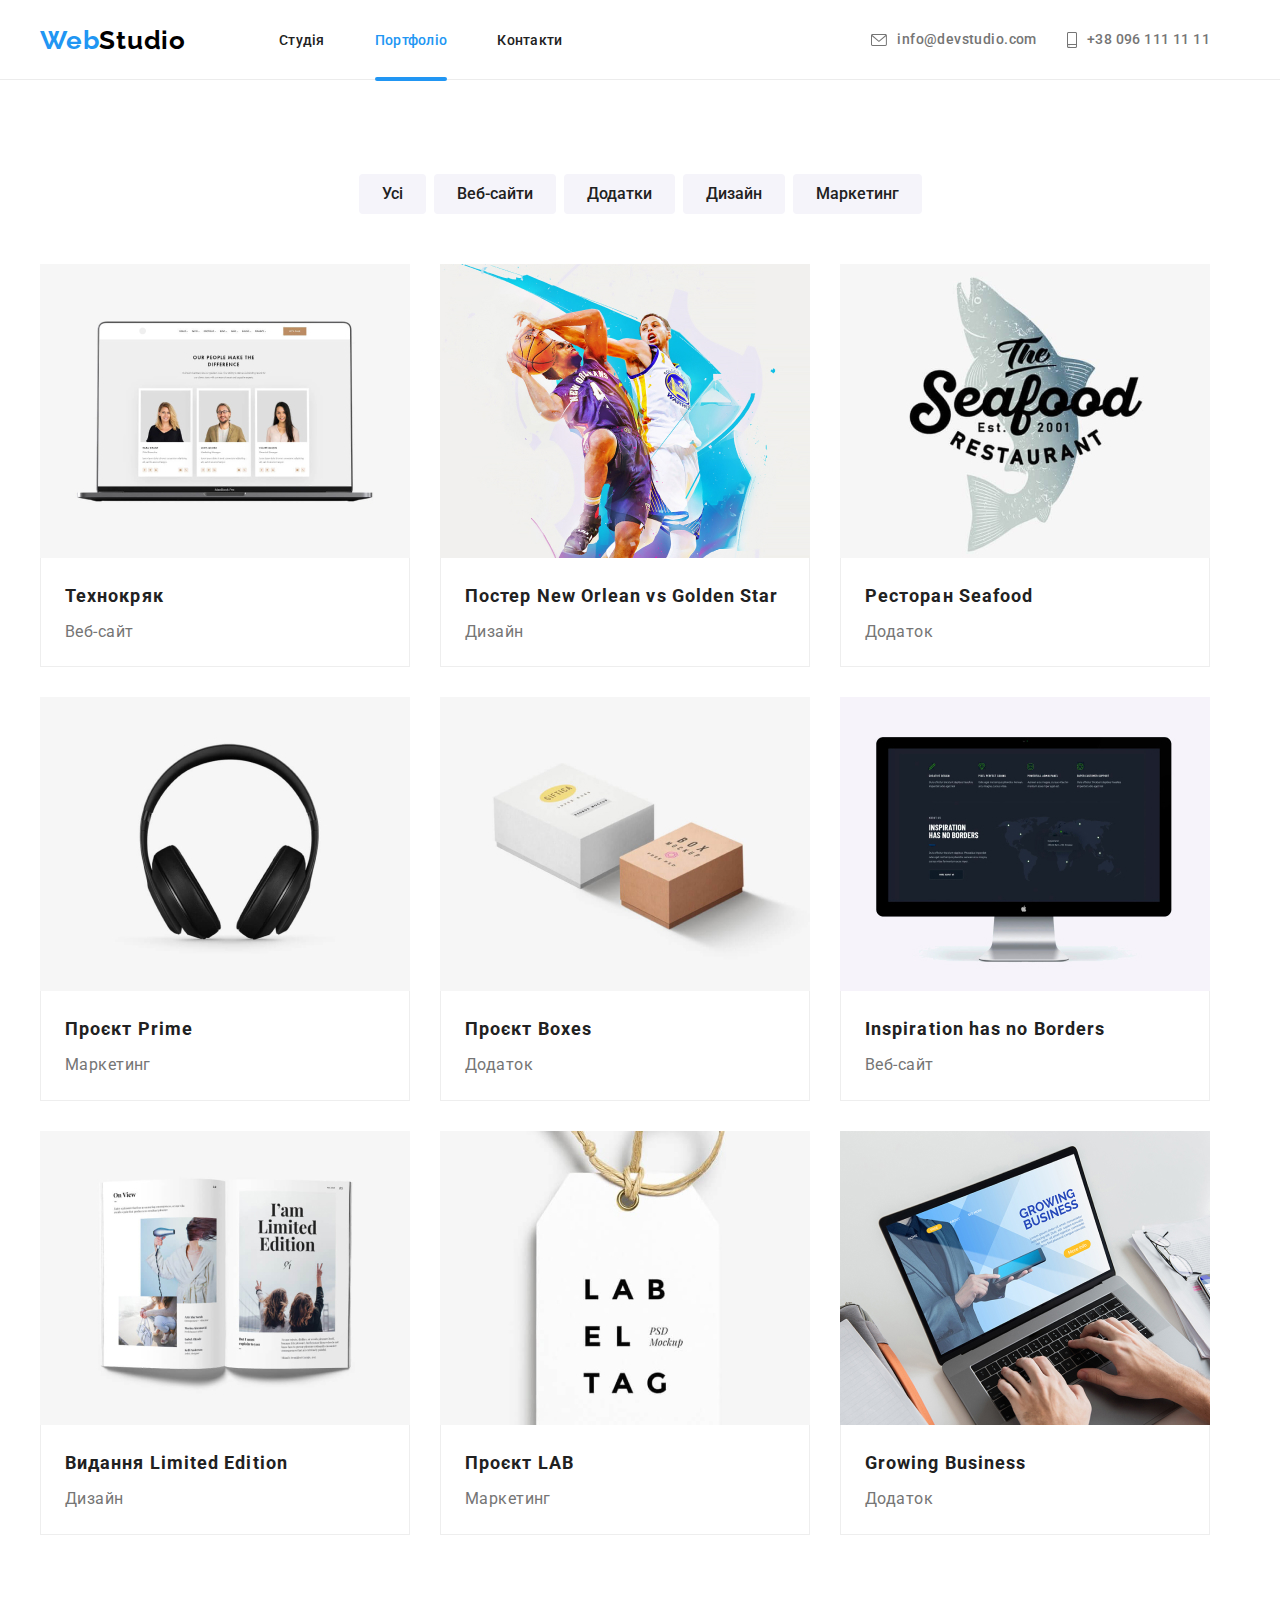
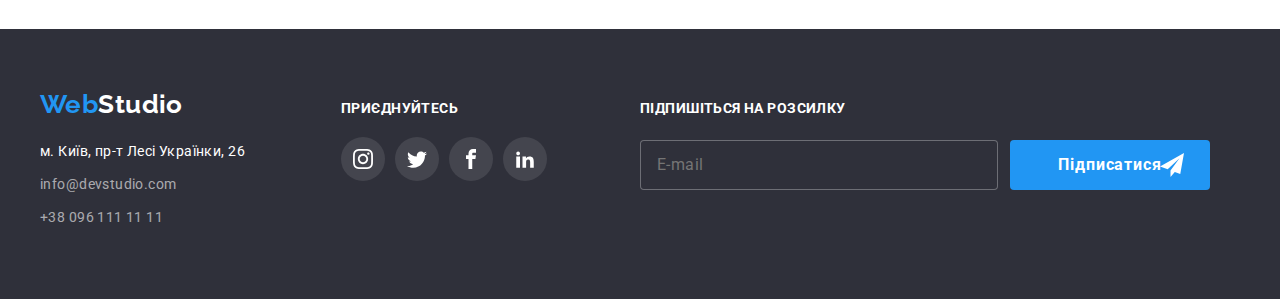
==== commit d036788a: "before checking" ====
--- a/portfolio.html
+++ b/portfolio.html
@@ -227,7 +227,7 @@
                 </ul>
             </div>
             <form class="sec-modal-form" action="">
-                <h3 class="sec-modal-lable" > Підпишіться на розсилку</h3>
+                <p class="sec-modal-lable" > Підпишіться на розсилку</p>
                 <div class="activ">
                     <input type="sec-modal-text" name="name" placeholder="E-mail" id="" />
                     <button class="modal-bt"  type="submit"> Підписатися </button>
--- a/css/styles.css
+++ b/css/styles.css
@@ -912,14 +912,14 @@
 }
 
 .backdrop.is-hidden .modal{
-    transform: translate(-50%, -50%) scale(1);
+    transform: translate(-50%, -50%) scale(1.3);
 }
 
 .modal {
     position: absolute;
     top: 50%;
     left: 50%;
-    transform: translate(-50%, -50%) scale(0.7);
+    transform: translate(-50%, -50%) scale(1);
 
     width: 528px;
     height: 581px;
@@ -928,6 +928,8 @@
     border-radius: 4px;
   
     transition: transform 250ms cubic-bezier(0.4, 0, 0.2, 1);
+    display: flex;
+
 }
 
 .but-close:hover .close,
@@ -971,7 +973,8 @@
 
 }
 
-.modal-form{
+.modal-form{ 
+    
     display: flex;
     align-items: center;
     flex-direction: column;
@@ -1063,7 +1066,11 @@
     position: absolute;
     fill: #fff;
     top: 13px;
-    left: 530px;
+    left: 520px;
+    
+ }
+
+ .signup{
     
  }
 
@@ -1079,18 +1086,17 @@
     outline: none;
 
 }
-
+.form-item input:active,
 .form-item input:hover,
 .form-item input:focus{
     border: 1px solid #2196F3;
-    fill: var(--accent-color);
-}
-
-
+   
+}
+
+.form-item:active  .form-icon,
 .form-item:hover  .form-icon,
-.form-item:focus  .form-icon{
-    fill: var(--accent-color);
-   
+.form-item:focus-within .form-icon{
+    fill: var(--accent-color);  
 }
 
 
@@ -1118,8 +1124,46 @@
    
 }
 
+.action{
+    display: flex;
+    align-items: center;
+    margin-bottom: 30px;
+}
+
+
+.icon-agree{
+    display:inline-block;
+    width: 16px;
+    height: 15px;
+    border: 2px solid #212121;
+    border-radius: 2px;
+    margin-right: 8px;
+}
+
+.action-agree{
+    display: block;
+    font-weight: 400;
+    font-size: 14px;
+    line-height: 1.71;
+    letter-spacing: 0.03em;
+    color:var(--primery-text-color);
+}
+
 .modal-agree{
+    appearance: none;
     margin-right: 8px;
+
+    position:absolute;
+}
+
+.modal-agree:checked +.icon-agree{
+background-color: var(--accent-color);
+background-image: url(../images/iconcheck.svg);
+
+background-repeat: no-repeat;
+background-position: center ;
+border: none;
+
 }
 
 .modal-link{
@@ -1132,6 +1176,7 @@
 }
 
 .commet{
+    
     padding: 12px 16px;
     width: 100%;
     resize: none;
@@ -1147,55 +1192,50 @@
 
 }
 
+.label-text{
+    font-size: 12px;
+    line-height: 1.16;
+    letter-spacing: 0.01em;
+
+}
+
 .commet:hover,
 .commet:focus{
     border: 1px solid #2196F3;
 }
 
-.action{
-    display: flex;
-    align-items: center;
-    margin-right: 7px;
-    margin-bottom: 30px;
-}
-
-
-
-.placeholder{
+
+
+
+textarea::placeholder{
     font-weight: 400;
     font-size: 12px;
     line-height: 1.16;
     letter-spacing: 0.01em;
-
     color: rgba(117, 117, 117, 0.5);
 
 }
 
-/* .sec-modal-text .placeholder{
-    
-    font-weight: 400;
+
+.modal-bt{
+    padding: 0;
+    width: 200px;
+    height: 50px;
+    background: #2196F3;
+
+    border-radius: 4px;
+    font-weight: 700;
     font-size: 16px;
-    line-height: 1.25;
-
-    letter-spacing: 0.03em;
-
-    color: rgba(255, 255, 255, 0.6);
-} */
-
-.modal-bt{
-width: 200px;
-height: 50px;
-background: #2196F3;
-
-border-radius: 4px;
-font-weight: 700;
-font-size: 16px;
-line-height: 1.87;
-letter-spacing: 0.06em;
-color: #fff;
-border-style: none;
-cursor: pointer;
-transition: background-color, box-shadow   250ms cubic-bezier(0.4, 0, 0.2, 1);
+    line-height: 1.87;
+    letter-spacing: 0.06em;
+    color: #fff;
+    border-style: none;
+    cursor: pointer;
+    transition: background-color, box-shadow   250ms cubic-bezier(0.4, 0, 0.2, 1);
+}
+
+.modal-bt-text{
+   margin-right: 25px;
 }
 
 .modal-bt:hover,
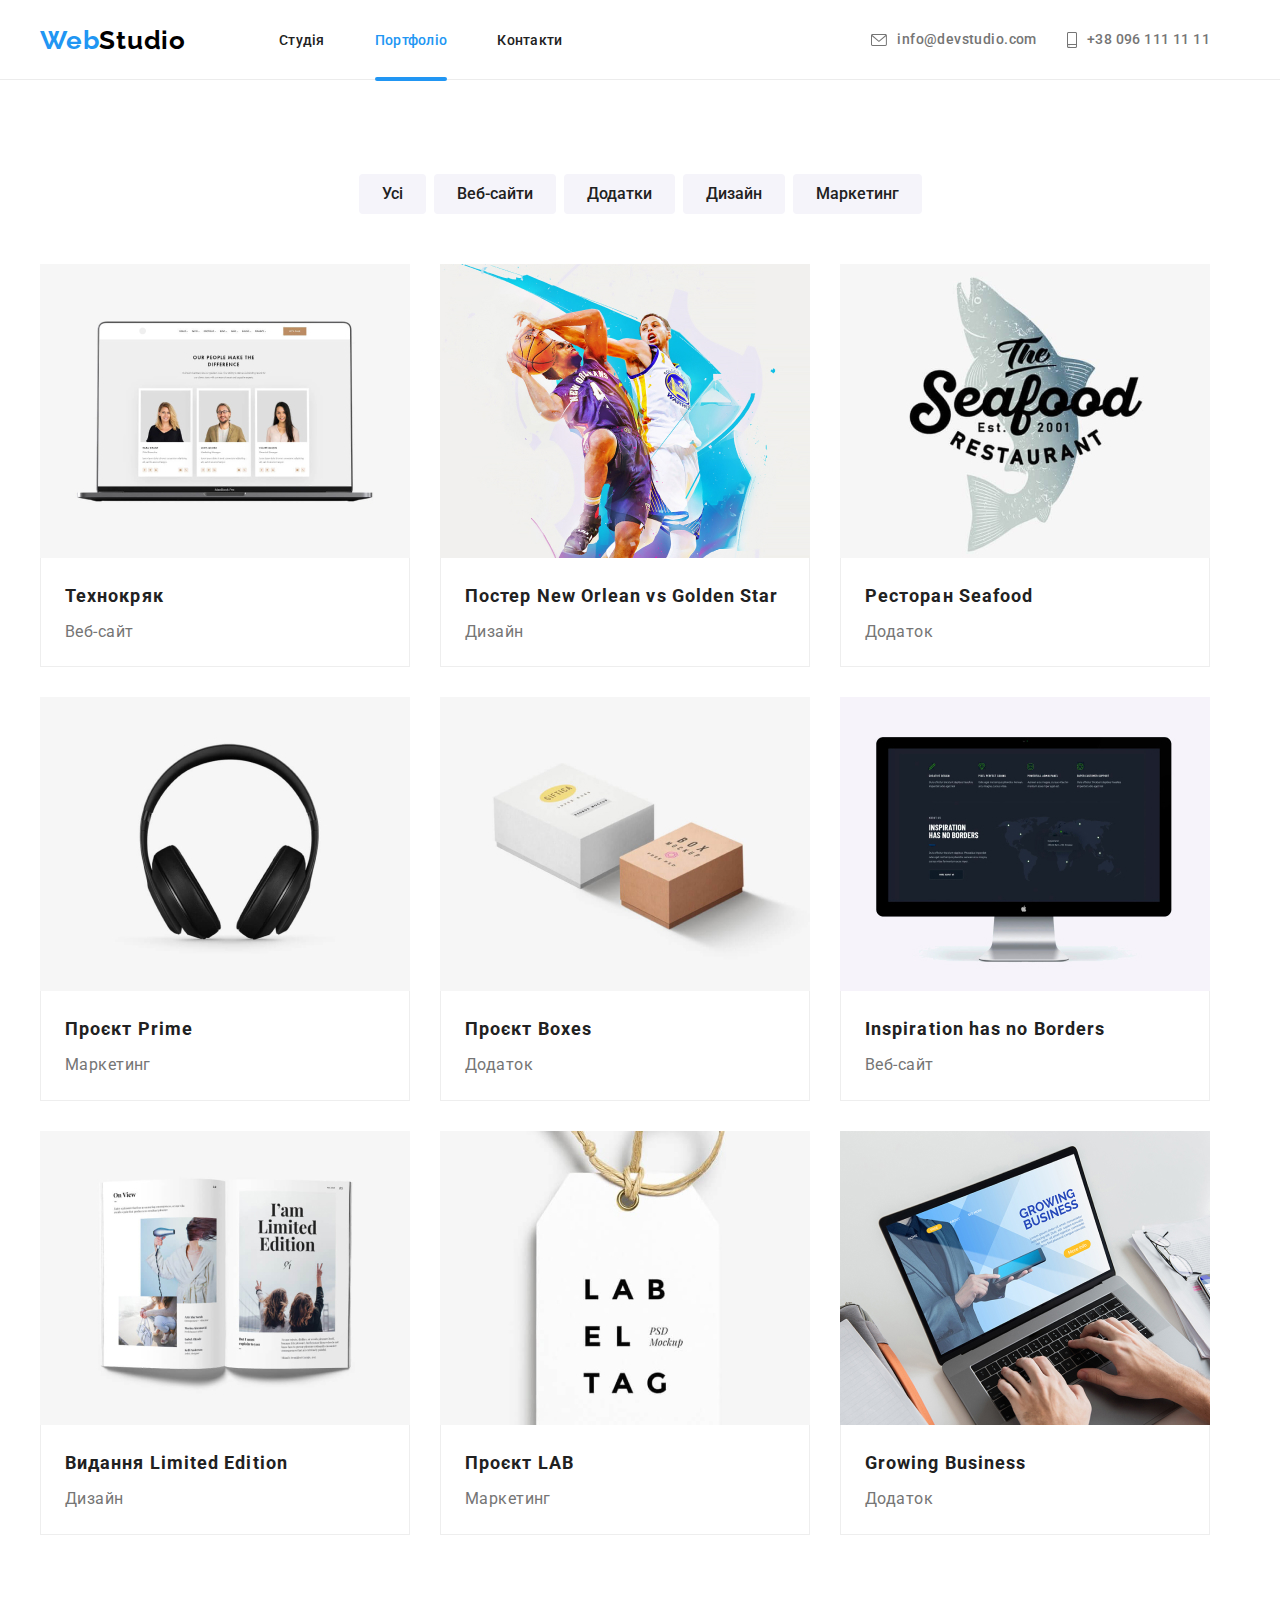
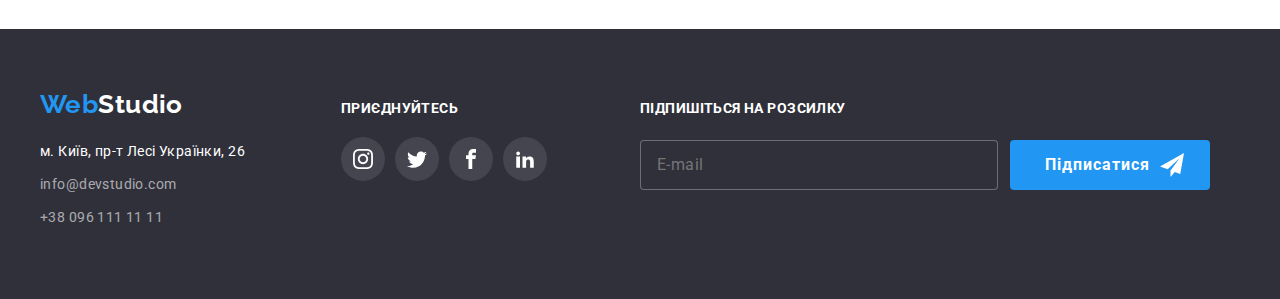
==== commit 33b6f362: "fix before" ====
--- a/portfolio.html
+++ b/portfolio.html
@@ -230,7 +230,7 @@
                 <p class="sec-modal-lable" > Підпишіться на розсилку</p>
                 <div class="activ">
                     <input type="sec-modal-text" name="name" placeholder="E-mail" id="" />
-                    <button class="modal-bt"  type="submit"> Підписатися </button>
+                    <button class="modal-bt"  type="submit" ><span class="modal-bt-text"> Підписатися</span>  </button>
                     <svg  class="footer-form-icon"  width="24" height="24"> 
                         <use href="./images/symbol-defs.svg#icon-icon-send-1"></use>
                     </svg>
--- a/css/styles.css
+++ b/css/styles.css
@@ -1022,10 +1022,10 @@
     transition:  border 250ms cubic-bezier(0.4, 0, 0.2, 1);
 }
 
-.activ :hover,
+/* .activ :hover,
 .activ :focus{
     border: 1px solid #2196F3;
-}
+} */
 
 .date{
     width: 448px;
@@ -1168,6 +1168,10 @@
 
 .modal-link{
     color: var(--accent-color);
+    
+    /* text-decoration: none;
+    border-bottom: 1px solid var(--accent-color) ; */
+   
 }
 
 .form-item label{
@@ -1235,7 +1239,10 @@
 }
 
 .modal-bt-text{
+   display: inline-block ;
    margin-right: 25px;
+   
+   
 }
 
 .modal-bt:hover,
